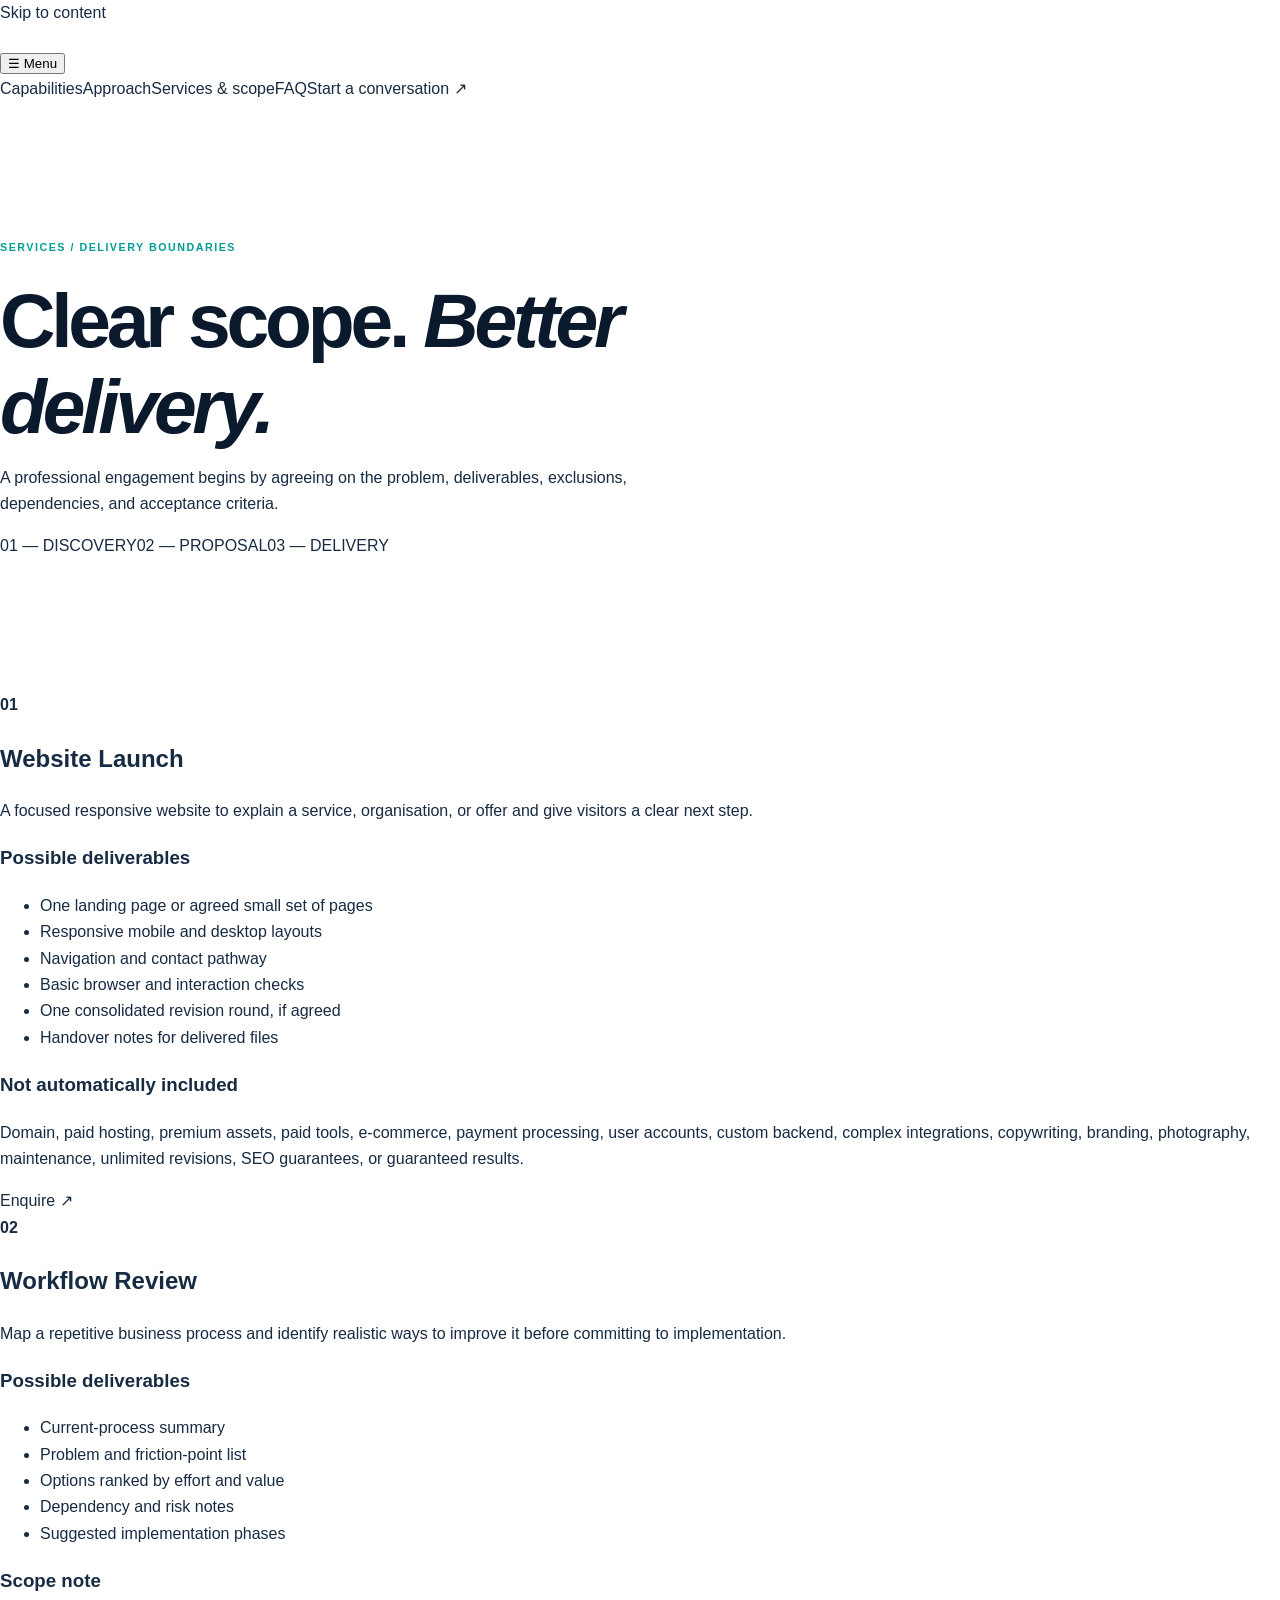
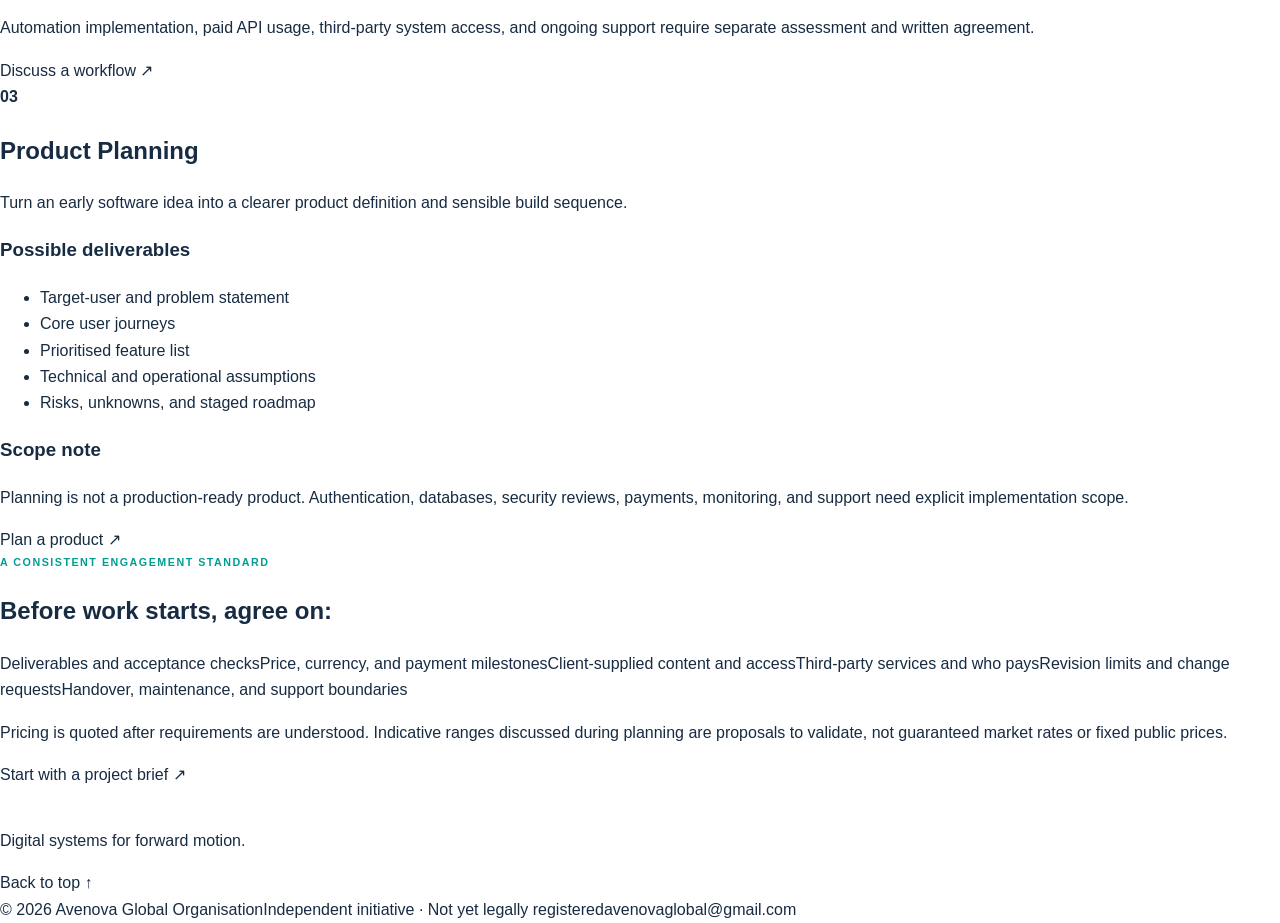
==== services.html @ eb0c2776 "Add scoped services page" ====
<!doctype html><html lang="en"><head><meta charset="utf-8"><meta name="viewport" content="width=device-width,initial-scale=1"><meta name="description" content="Avenova Global initial service pathways and scope boundaries."><title>Services & Scope — Avenova Global</title><link rel="icon" href="assets/favicon.svg" type="image/svg+xml"><link rel="stylesheet" href="styles.css"><script defer src="script.js"></script></head><body><a class="skip" href="#main">Skip to content</a><header><div class="wrap nav"><a class="brand" href="index.html"><span class="mark">A</span><span>AVENOVA<small>GLOBAL</small></span></a><button class="menu" aria-expanded="false" aria-controls="navlinks">☰ Menu</button><nav id="navlinks"><a href="index.html#capabilities">Capabilities</a><a href="index.html#approach">Approach</a><a aria-current="page" href="services.html">Services & scope</a><a href="index.html#faq">FAQ</a><a class="navcta" href="index.html#contact">Start a conversation ↗</a></nav></div></header><main id="main"><section class="hero pagehero"><div class="wrap"><p class="eyebrow">SERVICES / DELIVERY BOUNDARIES</p><h1>Clear scope. <em>Better delivery.</em></h1><p class="lede">A professional engagement begins by agreeing on the problem, deliverables, exclusions, dependencies, and acceptance criteria.</p><div class="strip"><span>01 — DISCOVERY</span><i></i><span>02 — PROPOSAL</span><i></i><span>03 — DELIVERY</span></div></div></section><section class="section"><div class="wrap servicegrid"><article class="detail reveal"><b class="num">01</b><h2>Website Launch</h2><p>A focused responsive website to explain a service, organisation, or offer and give visitors a clear next step.</p><h3>Possible deliverables</h3><ul><li>One landing page or agreed small set of pages</li><li>Responsive mobile and desktop layouts</li><li>Navigation and contact pathway</li><li>Basic browser and interaction checks</li><li>One consolidated revision round, if agreed</li><li>Handover notes for delivered files</li></ul><h3>Not automatically included</h3><p>Domain, paid hosting, premium assets, paid tools, e-commerce, payment processing, user accounts, custom backend, complex integrations, copywriting, branding, photography, maintenance, unlimited revisions, SEO guarantees, or guaranteed results.</p><a class="btn" href="index.html#contact">Enquire ↗</a></article><article class="detail reveal"><b class="num">02</b><h2>Workflow Review</h2><p>Map a repetitive business process and identify realistic ways to improve it before committing to implementation.</p><h3>Possible deliverables</h3><ul><li>Current-process summary</li><li>Problem and friction-point list</li><li>Options ranked by effort and value</li><li>Dependency and risk notes</li><li>Suggested implementation phases</li></ul><h3>Scope note</h3><p>Automation implementation, paid API usage, third-party system access, and ongoing support require separate assessment and written agreement.</p><a class="btn" href="index.html#contact">Discuss a workflow ↗</a></article><article class="detail reveal"><b class="num">03</b><h2>Product Planning</h2><p>Turn an early software idea into a clearer product definition and sensible build sequence.</p><h3>Possible deliverables</h3><ul><li>Target-user and problem statement</li><li>Core user journeys</li><li>Prioritised feature list</li><li>Technical and operational assumptions</li><li>Risks, unknowns, and staged roadmap</li></ul><h3>Scope note</h3><p>Planning is not a production-ready product. Authentication, databases, security reviews, payments, monitoring, and support need explicit implementation scope.</p><a class="btn" href="index.html#contact">Plan a product ↗</a></article></div></section><section class="section muted"><div class="wrap"><p class="eyebrow">A CONSISTENT ENGAGEMENT STANDARD</p><h2>Before work starts, agree on:</h2><div class="agreement"><span>Deliverables and acceptance checks</span><span>Price, currency, and payment milestones</span><span>Client-supplied content and access</span><span>Third-party services and who pays</span><span>Revision limits and change requests</span><span>Handover, maintenance, and support boundaries</span></div><p class="note">Pricing is quoted after requirements are understood. Indicative ranges discussed during planning are proposals to validate, not guaranteed market rates or fixed public prices.</p><a class="btn primary" href="index.html#contact">Start with a project brief ↗</a></div></section></main><footer><div class="wrap foot-top"><a class="brand" href="index.html"><span class="mark">A</span><span>AVENOVA<small>GLOBAL</small></span></a><p>Digital systems for forward motion.</p><a href="#top">Back to top ↑</a></div><div class="wrap foot-bottom"><span>© <span id="year">2026</span> Avenova Global Organisation</span><span>Independent initiative · Not yet legally registered</span><a href="mailto:avenovaglobal@gmail.com">avenovaglobal@gmail.com</a></div></footer></body></html>
---- styles.css ----
:root{--navy:#0B192C;--teal:#00D2C4;--silver:#E2E8F0;--ink:#172b42;--muted:#728297;--line:#e3e9ef;--font:"DM Sans",Arial,sans-serif;--display:"Manrope",Arial,sans-serif}*{box-sizing:border-box}html{scroll-behavior:smooth;scroll-padding-top:90px}body{margin:0;font-family:var(--font);color:var(--ink);background:#fff;line-height:1.65}a{color:inherit;text-decoration:none}.section-shell{width:min(1120px,calc(100% - 48px));margin:auto}.announcement{height:32px;display:flex;align-items:center;justify-content:center;gap:8px;background:#071322;color:#aebdcd;font-size:.68rem;letter-spacing:.04em}.status-dot,.mini-pulse{width:7px;height:7px;border-radius:50%;background:var(--teal);display:inline-block;box-shadow:0 0 0 4px #00d2c41c}.site-header{height:82px;background:var(--navy);display:flex;align-items:center;justify-content:space-between;padding:0 max(24px,calc((100vw - 1120px)/2));position:sticky;top:0;z-index:10;border-bottom:1px solid #ffffff16}.brand{display:flex;align-items:center;gap:10px;color:white;font-family:var(--display);font-size:.88rem;font-weight:800;letter-spacing:.07em}.brand img{object-fit:contain}.brand-light{font-weight:500;color:#a7b8c9}.nav-links{display:flex;align-items:center;gap:30px;color:#c1cedb;font-size:.78rem}.nav-links a:hover,.text-link:hover{color:var(--teal)}.nav-cta{padding:10px 15px;border:1px solid #00d2c45e;border-radius:5px;color:white}.menu-toggle{display:none;background:none;border:0}.hero{min-height:590px;padding-top:80px;padding-bottom:76px;display:grid;grid-template-columns:1.08fr .92fr;gap:50px;align-items:center}.eyebrow{font-size:.67rem;letter-spacing:.14em;font-weight:700;color:#009d95;margin:0 0 20px}.hero h1,.section-heading h2,.approach-layout h2,.contact-layout h2{font-family:var(--display);font-weight:800;line-height:1.12;letter-spacing:-.055em;margin:0;color:var(--navy)}.hero h1{font-size:clamp(3.4rem,6vw,5.3rem)}.gradient-text{background:linear-gradient(100deg,#00bdb2,#75dcd4 60%,#8ca8c5);-webkit-background-clip:text;background-clip:text;color:transparent}.hero-lede{max-width:510px;color:#6e7f93;font-size:.96rem;line-height:1.9;margin:25px 0 27px}.hero-actions{display:flex;align-items:center;gap:24px;flex-wrap:wrap}.button{display:inline-flex;justify-content:center;align-items:center;gap:12px;padding:13px 18px;border-radius:5px;font:700 .78rem var(--font);border:1px solid transparent;cursor:pointer;transition:transform .2s,background .2s}.button:hover{transform:translateY(-2px)}.button-primary{background:var(--teal);color:#082337}.button-primary:hover{background:#45e3d8}.text-link{font-size:.78rem;font-weight:700;color:#344b62}.hero-note{margin-top:38px;color:#8190a1;font-size:.72rem}.hero-note:first-letter{color:#00a99f}.hero-visual{min-height:420px;position:relative;display:grid;place-items:center;overflow:hidden;border-radius:16px;background:radial-gradient(ellipse at 50% 48%,#1b4054 0%,#10243a 44%,#0b192c 80%)}.visual-grid{position:absolute;inset:0;background-image:linear-gradient(#ffffff08 1px,transparent 1px),linear-gradient(90deg,#ffffff08 1px,transparent 1px);background-size:34px 34px;mask-image:linear-gradient(transparent,#000 18%,#000 80%,transparent)}.orb{position:absolute;border-radius:50%;filter:blur(2px)}.orb-one{width:190px;height:190px;background:#00d2c41a;left:10%;top:10%}.orb-two{width:220px;height:220px;background:#7199d11a;right:3%;bottom:3%}.orbit{position:absolute;width:330px;height:180px;border:1px solid #00d2c457;border-radius:50%;transform:rotate(-32deg)}.orbit-b{transform:rotate(50deg);border-color:#d0e1f044;width:285px;height:235px}.core-mark{width:135px;height:135px;border-radius:34px;display:grid;place-items:center;background:#10283b;border:1px solid #ffffff2b;box-shadow:0 0 70px #00d2c42c;z-index:1}.core-mark img{width:100px}.float-card{position:absolute;z-index:2;display:flex;align-items:center;gap:12px;padding:13px 16px;border:1px solid #ffffff22;border-radius:8px;background:#132c40ed;color:white;box-shadow:0 15px 35px #0002}.float-card b,.float-card small{display:block}.float-card b{font-size:.7rem}.float-card small{font-size:.61rem;color:#a9bac9;margin-top:2px}.card-top{top:17%;left:5%}.card-bottom{right:4%;bottom:17%}.card-symbol{font-size:1.2rem;color:var(--teal)}.visual-caption{position:absolute;bottom:22px;color:#8da4b8;font-size:.58rem;letter-spacing:.2em}.trust-strip{background:#f6f8fa;border-block:1px solid #e8edf2}.strip-inner{display:flex;align-items:center;justify-content:space-between;gap:20px;min-height:75px;color:#5e7185}.strip-inner>span{font-size:.62rem;letter-spacing:.12em;color:#8795a5}.strip-inner b{font-size:.75rem;font-weight:600}.strip-inner i{width:4px;height:4px;background:#00bdb2;border-radius:50%}.section-block{padding:100px 0}.section-heading{max-width:670px;margin-bottom:43px}.section-heading h2,.approach-layout h2,.contact-layout h2{font-size:clamp(2.25rem,4vw,3.35rem)}.section-intro{max-width:620px;color:#718196;font-size:.89rem;line-height:1.9;margin:19px 0 0}.service-grid{display:grid;grid-template-columns:repeat(3,1fr);gap:18px}.service-card{position:relative;border:1px solid var(--line);border-radius:9px;padding:29px 25px;min-height:360px;background:white}.featured-card{border-color:#00bfb2;box-shadow:0 15px 45px #0b192c0b}.service-icon{display:grid;place-items:center;width:42px;height:42px;border-radius:8px;background:#e6faf8;color:#008f88;font-size:1.4rem}.card-kicker{margin:25px 0 8px;color:#008f88;font-size:.6rem;font-weight:700;letter-spacing:.12em}.service-card h3,.step h3,.sector-card h3{font-family:var(--display);color:var(--navy);font-size:1.15rem;line-height:1.35;margin:0 0 12px}.service-card>p:not(.card-kicker){font-size:.79rem;line-height:1.8;color:#748398}.service-card ul{padding-left:17px;color:#617287;font-size:.74rem;line-height:2;margin-top:16px}.service-card li::marker{color:#00b9ae}.featured-tag{position:absolute;top:15px;right:15px;font-size:.54rem;font-weight:700;color:#008f88;background:#e6faf8;padding:5px 7px;border-radius:3px}.scope-note{font-size:.72rem;line-height:1.8;color:#7b899a;margin:24px 0 0}.scope-note strong{color:#455b71}.dark-section{background:var(--navy);color:white;padding:100px 0}.approach-layout{display:grid;grid-template-columns:.85fr 1.15fr;gap:95px;align-items:start}.approach-layout h2{color:white}.approach-intro{color:#9fb0c3;font-size:.88rem;line-height:1.9;margin:22px 0 27px}.button-outline{border-color:#ffffff42;color:white}.button-outline:hover{border-color:var(--teal)}.steps-list{border-top:1px solid #ffffff25}.step{display:grid;grid-template-columns:38px 1fr auto;gap:16px;padding:22px 0;border-bottom:1px solid #ffffff25;align-items:start}.step-number{font-family:var(--display);font-size:.75rem;color:var(--teal);padding-top:2px}.step h3{font-size:.95rem;color:white;margin-bottom:7px}.step p{font-size:.76rem;line-height:1.75;color:#91a5b9;margin:0;max-width:360px}.step-status{font-size:.57rem;letter-spacing:.1em;color:#8da1b6;border:1px solid #ffffff24;border-radius:4px;padding:5px 7px}.split-heading{display:flex;justify-content:space-between;align-items:end;gap:40px;max-width:none}.split-heading .section-intro{max-width:420px;padding-bottom:5px}.sector-grid{display:grid;grid-template-columns:repeat(3,1fr);gap:18px}.sector-card{background:white;border:1px solid var(--line);border-radius:10px;padding:26px 25px 24px}.sector-top{display:flex;justify-content:space-between;margin-bottom:27px}.sector-index{font-family:var(--display);font-size:.72rem;color:#8392a3}.sector-dot{width:9px;height:9px;border-radius:50%;background:var(--teal);box-shadow:0 0 0 5px #00d2c419}.sector-dot.blue{background:#729ee7}.sector-dot.silver{background:#9ba9b8}.sector-card h3{font-size:1.38rem;margin-bottom:10px}.sector-card>p{font-size:.83rem;color:#718196;min-height:56px;line-height:1.8}.sector-count{font-family:var(--display);font-weight:800;font-size:2rem;color:var(--navy);padding:15px 0 18px;border-bottom:1px solid var(--line)}.sector-count span{font-family:var(--font);font-size:.73rem;font-weight:500;color:#8391a2}.sector-tags{display:flex;gap:7px;flex-wrap:wrap;padding-top:17px}.sector-tags span{font-size:.66rem;background:#f0f4f8;border-radius:4px;padding:5px 8px;color:#617287}.ecosystem-footnote{margin-top:27px;font-size:.78rem;color:#738296}.contact-section{background:linear-gradient(125deg,#10243b,#0b192c 65%);color:white;padding:100px 0}.contact-layout{display:grid;grid-template-columns:1fr .82fr;gap:95px;align-items:start}.contact-layout h2{color:white}.contact-copy{max-width:460px;color:#9fb0c3;font-size:.91rem;line-height:1.9}.contact-points{display:flex;flex-direction:column;gap:10px;margin-top:26px;color:#c0d0de;font-size:.78rem}.contact-form{background:#fff;color:var(--ink);padding:29px;border-radius:10px;box-shadow:0 25px 70px #0002}.form-heading h3{font-size:1.4rem;color:var(--navy);margin:0 0 6px}.form-heading p{font-size:.8rem;color:#758499;margin:0 0 23px}.contact-form label{display:block;font-size:.74rem;font-weight:700;color:#34485f;margin:15px 0 7px}.contact-form input,.contact-form select,.contact-form textarea{width:100%;border:1px solid #d9e1e9;border-radius:5px;padding:12px;color:#263a50;background:#fbfcfe;font: .82rem var(--font)}.contact-form textarea{resize:vertical}.form-submit{width:100%;margin-top:18px}.form-disclaimer{font-size:.67rem;line-height:1.7;color:#7b8b9d;margin:13px 0 0}.form-disclaimer code{background:#edf2f6;padding:2px 4px;border-radius:3px}.form-message{font-size:.78rem;color:#087e75;overflow-wrap:anywhere}.site-footer{background:#071322;color:#9badc0;padding:28px 0 18px}.footer-main{display:flex;align-items:center;justify-content:space-between;gap:20px;padding-bottom:22px;border-bottom:1px solid #ffffff18}.footer-brand{font-size:.83rem}.footer-main>p{font-size:.78rem;color:#8194a9}.back-top{font-size:.76rem;color:#d1dce7}.footer-bottom{display:flex;justify-content:space-between;gap:20px;padding-top:17px;font-size:.67rem;color:#6f849a}@media(max-width:900px){.nav-links{gap:17px}.hero{grid-template-columns:1fr .85fr}.hero-visual{min-height:370px}.approach-layout,.contact-layout{gap:40px}.strip-inner{justify-content:center;flex-wrap:wrap;padding:18px 0}.strip-inner>span{width:100%;text-align:center}}@media(max-width:700px){.section-shell{width:calc(100% - 36px)}.site-header{height:72px;padding:0 18px}.menu-toggle{display:flex;flex-direction:column;gap:5px;padding:10px}.menu-toggle span{width:23px;height:2px;background:white;display:block}.nav-links{display:none;position:absolute;top:72px;left:0;right:0;background:#0b192c;padding:18px;flex-direction:column;align-items:stretch;gap:0;border-top:1px solid #ffffff18}.nav-links.open{display:flex}.nav-links a{padding:13px 8px}.nav-cta{text-align:center;margin-top:8px}.hero{width:100%;padding:58px 18px 48px;grid-template-columns:1fr;gap:32px}.hero h1{font-size:clamp(3rem,13vw,4.5rem)}.hero-visual{min-height:340px}.core-mark{width:116px;height:116px}.core-mark img{width:84px}.orbit-a,.orbit-b{width:270px;height:140px}.float-card{padding:10px 12px}.card-top{left:4%;top:12%}.card-bottom{right:3%;bottom:14%}.hero-note{margin-top:30px}.strip-inner{gap:12px 16px}.section-block{padding:72px 0}.section-heading{margin-bottom:30px}.service-grid,.sector-grid{grid-template-columns:1fr}.service-card{min-height:0;padding:25px}.dark-section,.contact-section{padding:72px 0}.approach-layout,.contact-layout{grid-template-columns:1fr;gap:42px}.step{grid-template-columns:33px 1fr;gap:11px}.step-status{grid-column:2;justify-self:start;margin-top:-3px}.split-heading{display:block}.split-heading .section-intro{margin-top:18px}.sector-card>p{min-height:0}.contact-form{padding:23px 19px}.footer-main{flex-wrap:wrap}.footer-main>p{order:3;width:100%}.footer-bottom{flex-direction:column;gap:5px}}@media(prefers-reduced-motion:reduce){html{scroll-behavior:auto}*,*::before,*::after{transition:none!important}}
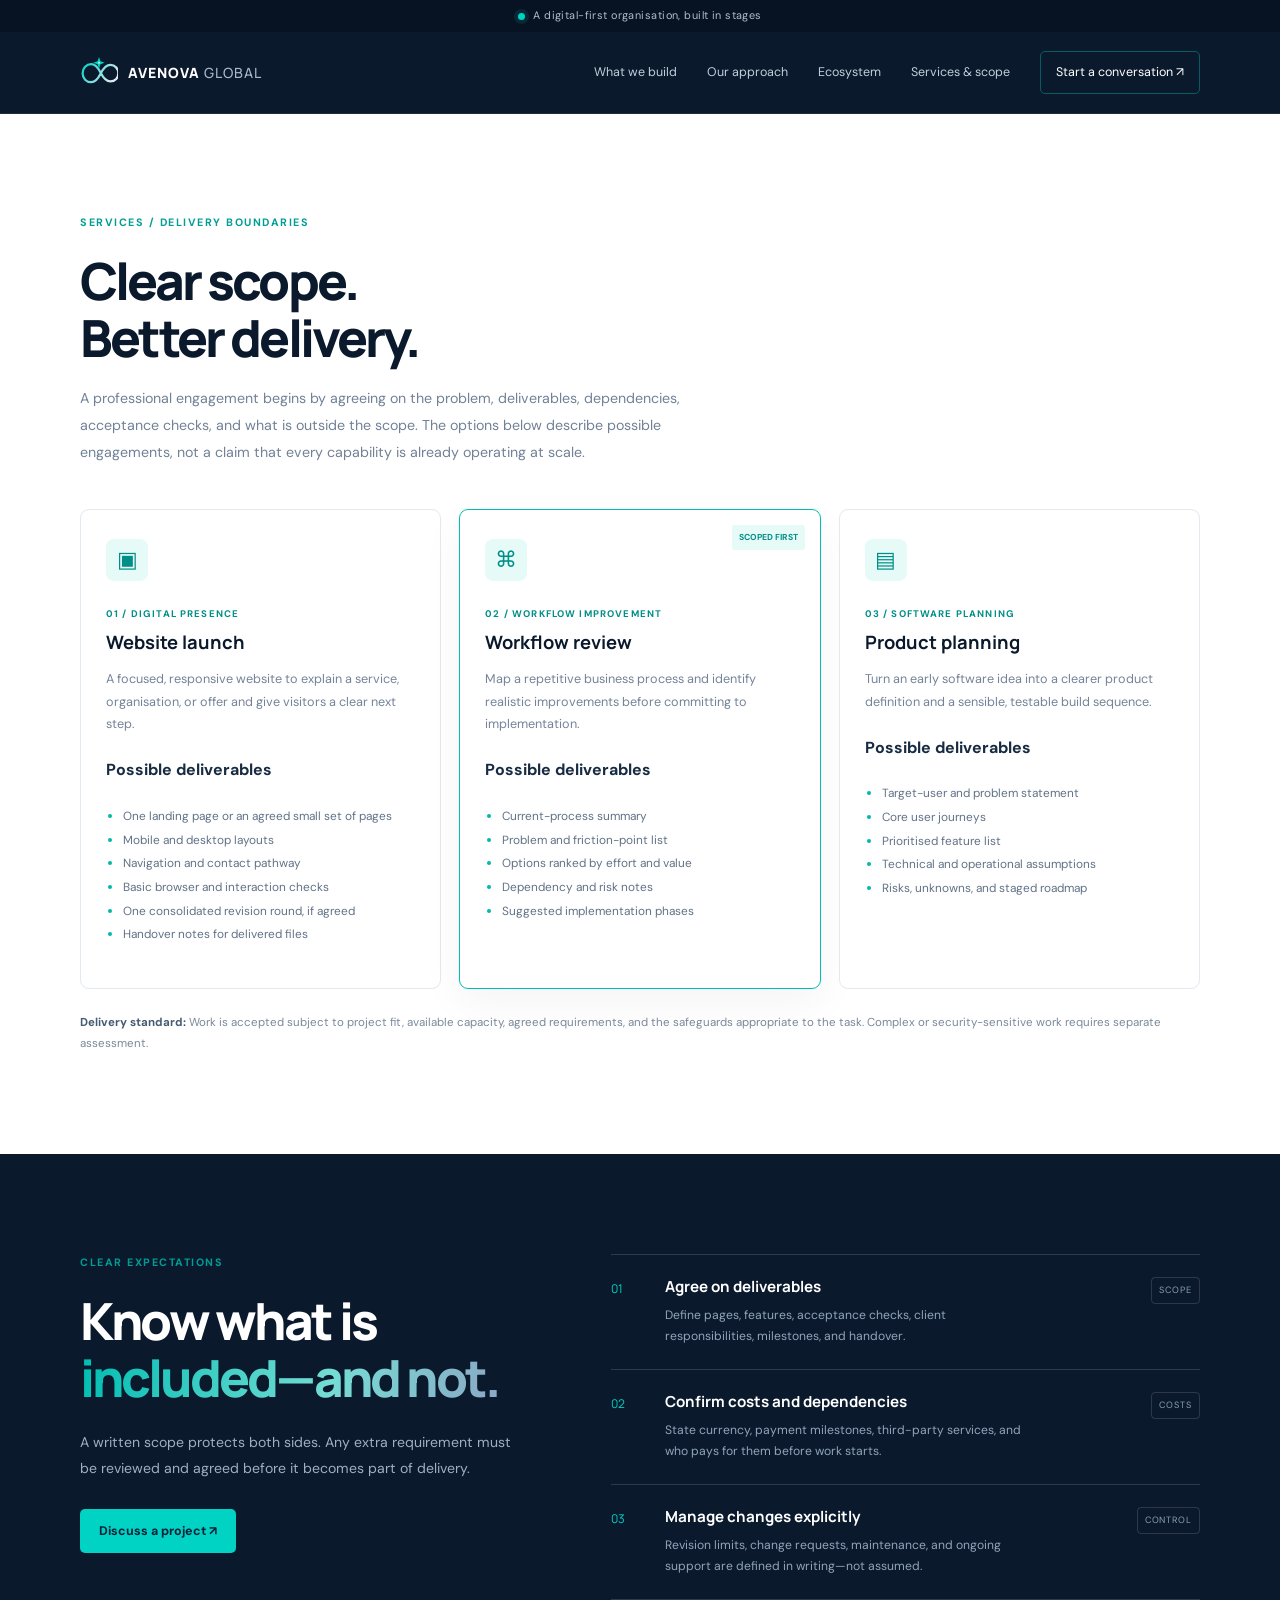
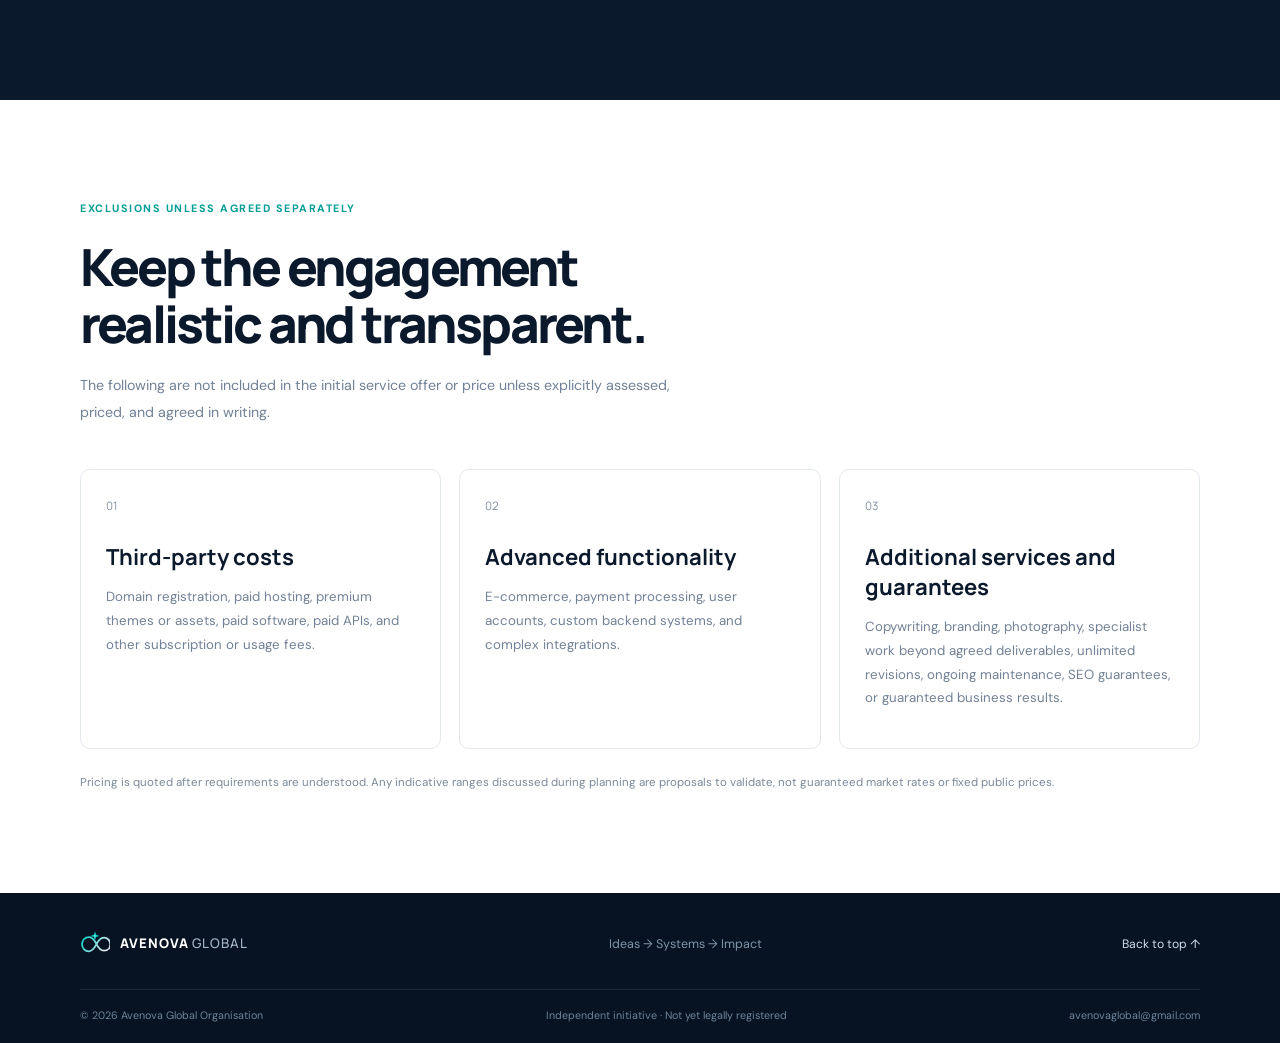
==== commit fe09c93c: "Fix services page layout and navigation consistency" ====
--- a/services.html
+++ b/services.html
@@ -1 +1,90 @@
-<!doctype html><html lang="en"><head><meta charset="utf-8"><meta name="viewport" content="width=device-width,initial-scale=1"><meta name="description" content="Avenova Global initial service pathways and scope boundaries."><title>Services & Scope — Avenova Global</title><link rel="icon" href="assets/favicon.svg" type="image/svg+xml"><link rel="stylesheet" href="styles.css"><script defer src="script.js"></script></head><body><a class="skip" href="#main">Skip to content</a><header><div class="wrap nav"><a class="brand" href="index.html"><span class="mark">A</span><span>AVENOVA<small>GLOBAL</small></span></a><button class="menu" aria-expanded="false" aria-controls="navlinks">☰ Menu</button><nav id="navlinks"><a href="index.html#capabilities">Capabilities</a><a href="index.html#approach">Approach</a><a aria-current="page" href="services.html">Services & scope</a><a href="index.html#faq">FAQ</a><a class="navcta" href="index.html#contact">Start a conversation ↗</a></nav></div></header><main id="main"><section class="hero pagehero"><div class="wrap"><p class="eyebrow">SERVICES / DELIVERY BOUNDARIES</p><h1>Clear scope. <em>Better delivery.</em></h1><p class="lede">A professional engagement begins by agreeing on the problem, deliverables, exclusions, dependencies, and acceptance criteria.</p><div class="strip"><span>01 — DISCOVERY</span><i></i><span>02 — PROPOSAL</span><i></i><span>03 — DELIVERY</span></div></div></section><section class="section"><div class="wrap servicegrid"><article class="detail reveal"><b class="num">01</b><h2>Website Launch</h2><p>A focused responsive website to explain a service, organisation, or offer and give visitors a clear next step.</p><h3>Possible deliverables</h3><ul><li>One landing page or agreed small set of pages</li><li>Responsive mobile and desktop layouts</li><li>Navigation and contact pathway</li><li>Basic browser and interaction checks</li><li>One consolidated revision round, if agreed</li><li>Handover notes for delivered files</li></ul><h3>Not automatically included</h3><p>Domain, paid hosting, premium assets, paid tools, e-commerce, payment processing, user accounts, custom backend, complex integrations, copywriting, branding, photography, maintenance, unlimited revisions, SEO guarantees, or guaranteed results.</p><a class="btn" href="index.html#contact">Enquire ↗</a></article><article class="detail reveal"><b class="num">02</b><h2>Workflow Review</h2><p>Map a repetitive business process and identify realistic ways to improve it before committing to implementation.</p><h3>Possible deliverables</h3><ul><li>Current-process summary</li><li>Problem and friction-point list</li><li>Options ranked by effort and value</li><li>Dependency and risk notes</li><li>Suggested implementation phases</li></ul><h3>Scope note</h3><p>Automation implementation, paid API usage, third-party system access, and ongoing support require separate assessment and written agreement.</p><a class="btn" href="index.html#contact">Discuss a workflow ↗</a></article><article class="detail reveal"><b class="num">03</b><h2>Product Planning</h2><p>Turn an early software idea into a clearer product definition and sensible build sequence.</p><h3>Possible deliverables</h3><ul><li>Target-user and problem statement</li><li>Core user journeys</li><li>Prioritised feature list</li><li>Technical and operational assumptions</li><li>Risks, unknowns, and staged roadmap</li></ul><h3>Scope note</h3><p>Planning is not a production-ready product. Authentication, databases, security reviews, payments, monitoring, and support need explicit implementation scope.</p><a class="btn" href="index.html#contact">Plan a product ↗</a></article></div></section><section class="section muted"><div class="wrap"><p class="eyebrow">A CONSISTENT ENGAGEMENT STANDARD</p><h2>Before work starts, agree on:</h2><div class="agreement"><span>Deliverables and acceptance checks</span><span>Price, currency, and payment milestones</span><span>Client-supplied content and access</span><span>Third-party services and who pays</span><span>Revision limits and change requests</span><span>Handover, maintenance, and support boundaries</span></div><p class="note">Pricing is quoted after requirements are understood. Indicative ranges discussed during planning are proposals to validate, not guaranteed market rates or fixed public prices.</p><a class="btn primary" href="index.html#contact">Start with a project brief ↗</a></div></section></main><footer><div class="wrap foot-top"><a class="brand" href="index.html"><span class="mark">A</span><span>AVENOVA<small>GLOBAL</small></span></a><p>Digital systems for forward motion.</p><a href="#top">Back to top ↑</a></div><div class="wrap foot-bottom"><span>© <span id="year">2026</span> Avenova Global Organisation</span><span>Independent initiative · Not yet legally registered</span><a href="mailto:avenovaglobal@gmail.com">avenovaglobal@gmail.com</a></div></footer></body></html>+<!doctype html>
+<html lang="en">
+<head>
+<meta charset="utf-8">
+<meta name="viewport" content="width=device-width, initial-scale=1">
+<meta name="theme-color" content="#0B192C">
+<meta name="description" content="Avenova Global's initial service pathways, deliverables, and clear project scope boundaries.">
+<title>Services & Scope — Avenova Global</title>
+<link rel="icon" href="assets/avenova-mark.svg" type="image/svg+xml">
+<link rel="preconnect" href="https://fonts.googleapis.com">
+<link rel="preconnect" href="https://fonts.gstatic.com" crossorigin>
+<link href="https://fonts.googleapis.com/css2?family=DM+Sans:wght@400;500;600;700&family=Manrope:wght@400;500;600;700;800&display=swap" rel="stylesheet">
+<link rel="stylesheet" href="styles.css">
+</head>
+<body>
+<div class="announcement"><span class="status-dot"></span> A digital-first organisation, built in stages</div>
+<header class="site-header">
+  <a class="brand" href="index.html"><img src="assets/avenova-mark.svg" alt="" width="38" height="38"><span>AVENOVA <span class="brand-light">GLOBAL</span></span></a>
+  <button class="menu-toggle" aria-label="Toggle navigation" aria-expanded="false"><span></span><span></span></button>
+  <nav class="nav-links" aria-label="Main navigation">
+    <a href="index.html#services">What we build</a>
+    <a href="index.html#approach">Our approach</a>
+    <a href="index.html#ecosystem">Ecosystem</a>
+    <a href="services.html" aria-current="page">Services & scope</a>
+    <a class="nav-cta" href="index.html#contact">Start a conversation ↗</a>
+  </nav>
+</header>
+<main id="top">
+  <section class="section-shell section-block">
+    <div class="section-heading">
+      <p class="eyebrow">SERVICES / DELIVERY BOUNDARIES</p>
+      <h2>Clear scope.<br>Better delivery.</h2>
+      <p class="section-intro">A professional engagement begins by agreeing on the problem, deliverables, dependencies, acceptance checks, and what is outside the scope. The options below describe possible engagements, not a claim that every capability is already operating at scale.</p>
+    </div>
+    <div class="service-grid">
+      <article class="service-card">
+        <div class="service-icon" aria-hidden="true">▣</div>
+        <p class="card-kicker">01 / DIGITAL PRESENCE</p>
+        <h3>Website launch</h3>
+        <p>A focused, responsive website to explain a service, organisation, or offer and give visitors a clear next step.</p>
+        <h4>Possible deliverables</h4>
+        <ul><li>One landing page or an agreed small set of pages</li><li>Mobile and desktop layouts</li><li>Navigation and contact pathway</li><li>Basic browser and interaction checks</li><li>One consolidated revision round, if agreed</li><li>Handover notes for delivered files</li></ul>
+      </article>
+      <article class="service-card featured-card">
+        <div class="service-icon" aria-hidden="true">⌘</div>
+        <p class="card-kicker">02 / WORKFLOW IMPROVEMENT</p>
+        <h3>Workflow review</h3>
+        <p>Map a repetitive business process and identify realistic improvements before committing to implementation.</p>
+        <h4>Possible deliverables</h4>
+        <ul><li>Current-process summary</li><li>Problem and friction-point list</li><li>Options ranked by effort and value</li><li>Dependency and risk notes</li><li>Suggested implementation phases</li></ul>
+        <span class="featured-tag">SCOPED FIRST</span>
+      </article>
+      <article class="service-card">
+        <div class="service-icon" aria-hidden="true">▤</div>
+        <p class="card-kicker">03 / SOFTWARE PLANNING</p>
+        <h3>Product planning</h3>
+        <p>Turn an early software idea into a clearer product definition and a sensible, testable build sequence.</p>
+        <h4>Possible deliverables</h4>
+        <ul><li>Target-user and problem statement</li><li>Core user journeys</li><li>Prioritised feature list</li><li>Technical and operational assumptions</li><li>Risks, unknowns, and staged roadmap</li></ul>
+      </article>
+    </div>
+    <p class="scope-note"><strong>Delivery standard:</strong> Work is accepted subject to project fit, available capacity, agreed requirements, and the safeguards appropriate to the task. Complex or security-sensitive work requires separate assessment.</p>
+  </section>
+  <section class="dark-section" id="boundaries">
+    <div class="section-shell approach-layout">
+      <div><p class="eyebrow">CLEAR EXPECTATIONS</p><h2>Know what is<br><span class="gradient-text">included—and not.</span></h2><p class="approach-intro">A written scope protects both sides. Any extra requirement must be reviewed and agreed before it becomes part of delivery.</p><a class="button button-primary" href="index.html#contact">Discuss a project ↗</a></div>
+      <div class="steps-list">
+        <div class="step"><span class="step-number">01</span><div><h3>Agree on deliverables</h3><p>Define pages, features, acceptance checks, client responsibilities, milestones, and handover.</p></div><span class="step-status">SCOPE</span></div>
+        <div class="step"><span class="step-number">02</span><div><h3>Confirm costs and dependencies</h3><p>State currency, payment milestones, third-party services, and who pays for them before work starts.</p></div><span class="step-status">COSTS</span></div>
+        <div class="step"><span class="step-number">03</span><div><h3>Manage changes explicitly</h3><p>Revision limits, change requests, maintenance, and ongoing support are defined in writing—not assumed.</p></div><span class="step-status">CONTROL</span></div>
+      </div>
+    </div>
+  </section>
+  <section class="section-shell section-block">
+    <div class="section-heading"><p class="eyebrow">EXCLUSIONS UNLESS AGREED SEPARATELY</p><h2>Keep the engagement<br>realistic and transparent.</h2><p class="section-intro">The following are not included in the initial service offer or price unless explicitly assessed, priced, and agreed in writing.</p></div>
+    <div class="sector-grid">
+      <article class="sector-card"><div class="sector-top"><span class="sector-index">01</span></div><h3>Third-party costs</h3><p>Domain registration, paid hosting, premium themes or assets, paid software, paid APIs, and other subscription or usage fees.</p></article>
+      <article class="sector-card"><div class="sector-top"><span class="sector-index">02</span></div><h3>Advanced functionality</h3><p>E-commerce, payment processing, user accounts, custom backend systems, and complex integrations.</p></article>
+      <article class="sector-card"><div class="sector-top"><span class="sector-index">03</span></div><h3>Additional services and guarantees</h3><p>Copywriting, branding, photography, specialist work beyond agreed deliverables, unlimited revisions, ongoing maintenance, SEO guarantees, or guaranteed business results.</p></article>
+    </div>
+    <p class="scope-note">Pricing is quoted after requirements are understood. Any indicative ranges discussed during planning are proposals to validate, not guaranteed market rates or fixed public prices.</p>
+  </section>
+</main>
+<footer class="site-footer">
+  <div class="section-shell footer-main"><a class="brand footer-brand" href="index.html"><img src="assets/avenova-mark.svg" alt="" width="30" height="30"><span>AVENOVA <span class="brand-light">GLOBAL</span></span></a><p>Ideas → Systems → Impact</p><a class="back-top" href="#top">Back to top ↑</a></div>
+  <div class="section-shell footer-bottom"><span>© <span id="year"></span> Avenova Global Organisation</span><span>Independent initiative · Not yet legally registered</span><a href="mailto:avenovaglobal@gmail.com">avenovaglobal@gmail.com</a></div>
+</footer>
+<script src="script.js"></script>
+</body>
+</html>
